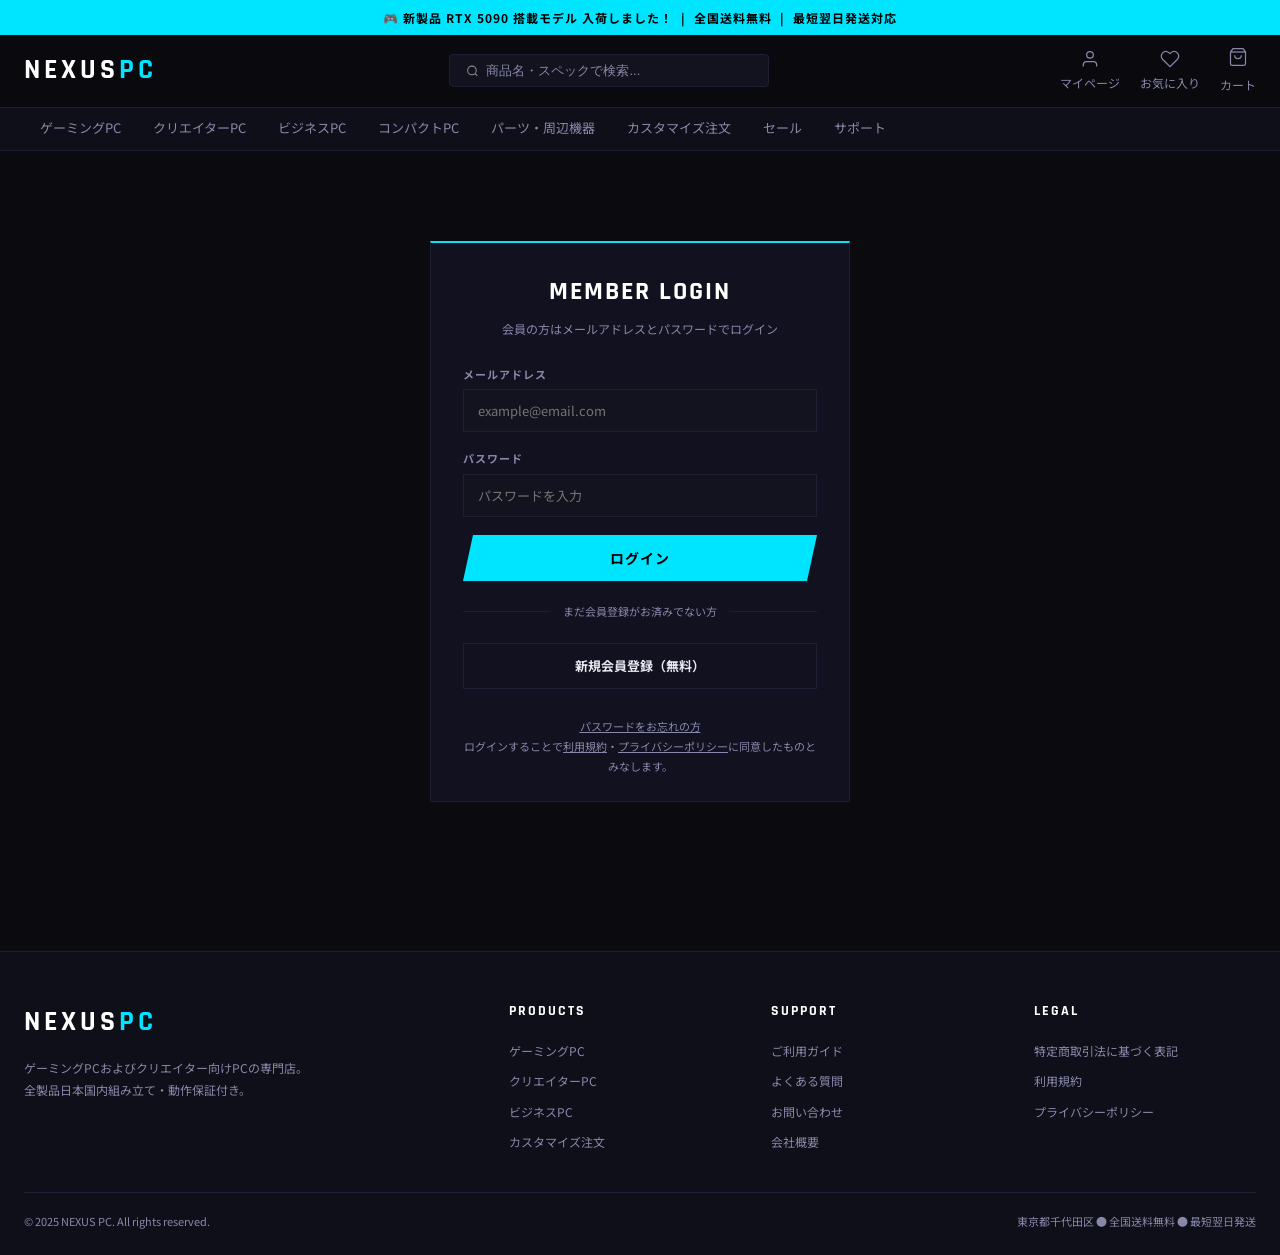
==== login.html @ 9c96d33f "ログイン・新規会員登録ページを追加し認証フローを実装 - login.html: ログインフォーム＋新規登録へのリンク - register.html: 会員登録フォーム（姓名・メール・パスワード） " ====
<!DOCTYPE html>
<html lang="ja">
<head>
<meta charset="UTF-8">
<meta name="viewport" content="width=device-width, initial-scale=1.0">
<title>ログイン | NEXUS PC</title>
<link href="https://fonts.googleapis.com/css2?family=Rajdhani:wght@500;600;700&family=Noto+Sans+JP:wght@300;400;500;700&display=swap" rel="stylesheet">
<link rel="stylesheet" href="common.css">
<style>
  .auth-wrap {
    min-height: calc(100vh - 160px);
    display: flex; align-items: center; justify-content: center;
    padding: 60px 24px;
  }
  .auth-box {
    width: 100%; max-width: 420px;
    background: var(--card); border: 1px solid var(--border);
    border-top: 2px solid var(--accent);
  }
  .auth-header {
    padding: 28px 32px 0;
    text-align: center;
  }
  .auth-title {
    font-family: 'Rajdhani', sans-serif;
    font-size: 26px; font-weight: 700;
    color: var(--white); letter-spacing: 2px;
    margin-bottom: 6px;
  }
  .auth-sub {
    font-size: 12px; color: var(--text2);
  }
  .auth-body { padding: 28px 32px; }

  .form-group { margin-bottom: 18px; }
  .form-label {
    display: block; font-size: 11px; font-weight: 700;
    color: var(--text2); margin-bottom: 6px;
    letter-spacing: 1px; text-transform: uppercase;
  }
  .form-input {
    width: 100%; background: var(--bg3); border: 1px solid var(--border);
    color: var(--text); font-size: 13px; padding: 11px 14px;
    outline: none; transition: border-color 0.2s;
    font-family: 'Noto Sans JP', sans-serif;
  }
  .form-input:focus { border-color: var(--accent); }

  .btn-login {
    width: 100%; background: var(--accent); color: #000;
    border: none; font-size: 14px; font-weight: 700;
    padding: 13px; cursor: pointer; transition: background 0.2s;
    clip-path: polygon(10px 0%, 100% 0%, calc(100% - 10px) 100%, 0% 100%);
    font-family: 'Noto Sans JP', sans-serif;
    letter-spacing: 1px;
  }
  .btn-login:hover { background: #33ecff; }

  .auth-divider {
    display: flex; align-items: center; gap: 12px;
    margin: 22px 0;
    color: var(--text2); font-size: 11px;
  }
  .auth-divider::before, .auth-divider::after {
    content: ''; flex: 1; height: 1px; background: var(--border);
  }

  .btn-register {
    display: block; width: 100%;
    background: transparent; color: var(--text);
    border: 1px solid var(--border);
    font-size: 13px; font-weight: 700; padding: 12px;
    text-align: center; text-decoration: none;
    cursor: pointer; transition: all 0.2s;
    font-family: 'Noto Sans JP', sans-serif;
  }
  .btn-register:hover { border-color: var(--accent2); color: var(--accent2); }

  .auth-footer {
    padding: 0 32px 24px;
    text-align: center; font-size: 11px; color: var(--text2); line-height: 1.8;
  }
  .auth-footer a { color: var(--text2); text-decoration: underline; }
  .auth-footer a:hover { color: var(--accent); }

  .error-msg {
    background: rgba(255,45,85,0.08); border: 1px solid rgba(255,45,85,0.3);
    color: #ff2d55; font-size: 12px; padding: 10px 14px;
    margin-bottom: 18px; display: none;
  }
  .error-msg.show { display: block; }
</style>
</head>
<body>
<div id="header-mount"></div>

<div class="auth-wrap">
  <div class="auth-box">
    <div class="auth-header">
      <div class="auth-title">MEMBER LOGIN</div>
      <div class="auth-sub">会員の方はメールアドレスとパスワードでログイン</div>
    </div>

    <div class="auth-body">
      <div class="error-msg" id="error-msg">メールアドレスまたはパスワードが正しくありません。</div>

      <div class="form-group">
        <label class="form-label">メールアドレス</label>
        <input type="email" class="form-input" id="email" placeholder="example@email.com" autocomplete="email">
      </div>
      <div class="form-group">
        <label class="form-label">パスワード</label>
        <input type="password" class="form-input" id="password" placeholder="パスワードを入力" autocomplete="current-password">
      </div>

      <button class="btn-login" onclick="doLogin()">ログイン</button>

      <div class="auth-divider">まだ会員登録がお済みでない方</div>

      <a href="register.html" class="btn-register">新規会員登録（無料）</a>
    </div>

    <div class="auth-footer">
      <a href="#">パスワードをお忘れの方</a><br>
      ログインすることで<a href="terms.html">利用規約</a>・<a href="privacy.html">プライバシーポリシー</a>に同意したものとみなします。
    </div>
  </div>
</div>

<div id="footer-mount"></div>
<script src="shared.js"></script>
<script>
  document.getElementById('header-mount').innerHTML = renderHeader();
  document.getElementById('footer-mount').innerHTML = renderFooter();
  injectCartDropdown();

  // すでにログイン済みなら直接マイページへ
  if (localStorage.getItem('nexus_user')) {
    location.href = 'mypage.html';
  }

  // Enterキーでログイン
  document.getElementById('password').addEventListener('keydown', e => {
    if (e.key === 'Enter') doLogin();
  });

  function doLogin() {
    const email = document.getElementById('email').value.trim();
    const password = document.getElementById('password').value;
    const errEl = document.getElementById('error-msg');

    if (!email || !password) {
      errEl.textContent = 'メールアドレスとパスワードを入力してください。';
      errEl.classList.add('show');
      return;
    }

    // ★ デモ用：入力があれば仮ログイン（Firebase連携時に差し替え）
    const user = { email, name: email.split('@')[0], since: '2026年3月' };
    localStorage.setItem('nexus_user', JSON.stringify(user));

    // ログイン後の遷移先（来た経路に戻る）
    const redirect = new URLSearchParams(location.search).get('redirect') || 'mypage.html';
    location.href = redirect;
  }
</script>
</body>
</html>
---- common.css ----
:root {
  --bg: #0a0a0f;
  --bg2: #0f0f1a;
  --bg3: #13131f;
  --card: #111120;
  --border: #1e1e35;
  --accent: #00e5ff;
  --accent2: #7b2fff;
  --accent3: #ff2d55;
  --text: #e8e8f0;
  --text2: #8888aa;
  --white: #ffffff;
}

* { margin: 0; padding: 0; box-sizing: border-box; }

body {
  background: var(--bg);
  color: var(--text);
  font-family: 'Noto Sans JP', sans-serif;
  font-size: 14px;
  line-height: 1.6;
}

/* HEADER */
header {
  background: rgba(10,10,15,0.97);
  border-bottom: 1px solid var(--border);
  position: sticky;
  top: 0;
  z-index: 100;
  backdrop-filter: blur(10px);
}

.header-top {
  display: flex;
  align-items: center;
  justify-content: space-between;
  padding: 12px 24px;
  max-width: 1400px;
  margin: 0 auto;
}

.logo {
  font-family: 'Rajdhani', sans-serif;
  font-size: 28px;
  font-weight: 700;
  color: var(--white);
  letter-spacing: 4px;
  text-decoration: none;
}
.logo span { color: var(--accent); }

.header-search {
  display: flex;
  align-items: center;
  background: var(--bg3);
  border: 1px solid var(--border);
  border-radius: 4px;
  padding: 8px 16px;
  width: 320px;
  gap: 8px;
}
.header-search input {
  background: none; border: none; outline: none;
  color: var(--text); font-size: 13px; width: 100%;
}
.header-search input::placeholder { color: var(--text2); }

.header-actions { display: flex; align-items: center; gap: 20px; }
.header-actions a {
  color: var(--text2); text-decoration: none; font-size: 12px;
  display: flex; flex-direction: column; align-items: center; gap: 4px;
  transition: color 0.2s;
}
.header-actions a:hover { color: var(--accent); }

.nav-bar { background: var(--bg2); border-top: 1px solid var(--border); }
.nav-inner {
  max-width: 1400px; margin: 0 auto;
  display: flex; padding: 0 24px;
}
.nav-inner a {
  color: var(--text2); text-decoration: none; font-size: 13px;
  padding: 10px 16px; display: block;
  border-bottom: 2px solid transparent; transition: all 0.2s; white-space: nowrap;
}
.nav-inner a:hover, .nav-inner a.active { color: var(--accent); border-bottom-color: var(--accent); }

/* FOOTER */
footer {
  background: var(--bg2);
  border-top: 1px solid var(--border);
  padding: 48px 24px 24px;
  margin-top: 60px;
}
.footer-inner { max-width: 1400px; margin: 0 auto; }
.footer-grid {
  display: grid;
  grid-template-columns: 2fr 1fr 1fr 1fr;
  gap: 40px; margin-bottom: 40px;
}
.footer-brand p { font-size: 12px; color: var(--text2); line-height: 1.8; margin-top: 12px; }
.footer-col h4 {
  font-family: 'Rajdhani', sans-serif; font-size: 14px; font-weight: 700;
  color: var(--white); letter-spacing: 2px; margin-bottom: 16px;
}
.footer-col ul { list-style: none; display: flex; flex-direction: column; gap: 8px; }
.footer-col a { font-size: 12px; color: var(--text2); text-decoration: none; transition: color 0.2s; }
.footer-col a:hover { color: var(--accent); }
.footer-bottom {
  border-top: 1px solid var(--border); padding-top: 20px;
  display: flex; justify-content: space-between; align-items: center;
}
.footer-bottom p { font-size: 11px; color: var(--text2); }

/* COMMON PAGE LAYOUT */
.page-hero {
  background: linear-gradient(135deg, #0a0a0f, #0d0820);
  border-bottom: 1px solid var(--border);
  padding: 48px 24px;
}
.page-hero-inner { max-width: 1400px; margin: 0 auto; }
.breadcrumb { font-size: 12px; color: var(--text2); margin-bottom: 16px; }
.breadcrumb a { color: var(--text2); text-decoration: none; }
.breadcrumb a:hover { color: var(--accent); }
.breadcrumb span { margin: 0 8px; }
.page-title {
  font-family: 'Rajdhani', sans-serif;
  font-size: 36px; font-weight: 700; color: var(--white);
  display: flex; align-items: center; gap: 12px;
}
.page-title::before {
  content: ''; width: 4px; height: 36px;
  background: var(--accent); display: block;
}

.page-content { max-width: 900px; margin: 0 auto; padding: 48px 24px; }

.section-block { margin-bottom: 40px; }
.section-block h2 {
  font-family: 'Rajdhani', sans-serif; font-size: 18px; font-weight: 700;
  color: var(--white); margin-bottom: 16px; padding-bottom: 8px;
  border-bottom: 1px solid var(--border);
}
.section-block h3 { font-size: 14px; font-weight: 700; color: var(--text); margin: 16px 0 8px; }
.section-block p { color: var(--text2); font-size: 13px; line-height: 2; margin-bottom: 12px; }
.section-block ul, .section-block ol {
  color: var(--text2); font-size: 13px; line-height: 2;
  padding-left: 20px; margin-bottom: 12px;
}
.section-block table {
  width: 100%; border-collapse: collapse; font-size: 13px; margin-bottom: 16px;
}
.section-block table th {
  background: var(--bg2); color: var(--text); padding: 10px 16px;
  border: 1px solid var(--border); text-align: left; font-weight: 700; white-space: nowrap;
  width: 180px;
}
.section-block table td {
  color: var(--text2); padding: 10px 16px; border: 1px solid var(--border); line-height: 1.8;
}

/* NOTICE BAR */
.notice-bar {
  background: var(--accent); color: #000; font-size: 12px;
  font-weight: 700; text-align: center; padding: 8px; letter-spacing: 1px;
}

/* BTN */
.btn-primary {
  background: var(--accent); color: #000; font-weight: 700; font-size: 13px;
  padding: 12px 28px; border: none; cursor: pointer; text-decoration: none;
  display: inline-block;
  clip-path: polygon(8px 0%, 100% 0%, calc(100% - 8px) 100%, 0% 100%);
  transition: all 0.2s;
}
.btn-primary:hover { background: #33ecff; }

/* MEMBER DROPDOWN */
.member-dropdown-wrap {
  position: relative;
}
.member-dropdown-wrap > a {
  color: var(--text2); text-decoration: none; font-size: 12px;
  display: flex; flex-direction: column; align-items: center; gap: 4px;
  transition: color 0.2s; cursor: pointer;
}
.member-dropdown-wrap > a:hover { color: var(--accent); }

.member-dropdown {
  position: absolute; top: calc(100% + 12px); right: 0;
  width: 240px;
  background: var(--card); border: 1px solid var(--border);
  border-top: 2px solid var(--accent2);
  z-index: 200;
  opacity: 0; pointer-events: none;
  transform: translateY(-8px); transition: opacity 0.2s, transform 0.2s;
}
.member-dropdown.open {
  opacity: 1; pointer-events: auto; transform: translateY(0);
}

.member-dropdown-header {
  font-family: 'Rajdhani', sans-serif; font-size: 13px; font-weight: 700;
  color: var(--white); padding: 12px 16px;
  border-bottom: 1px solid var(--border); letter-spacing: 1px;
}

.member-dropdown-body {
  padding: 16px; display: flex; flex-direction: column; gap: 10px;
}

.btn-member-login, .btn-member-register {
  display: flex; align-items: center; gap: 8px;
  padding: 10px 16px; font-size: 13px; font-weight: 700;
  text-decoration: none; text-align: center; justify-content: center;
  cursor: pointer; transition: all 0.2s;
}
.btn-member-login {
  background: var(--accent); color: #000;
  clip-path: polygon(6px 0%, 100% 0%, calc(100% - 6px) 100%, 0% 100%);
}
.btn-member-login:hover { background: #33ecff; }

.btn-member-register {
  background: transparent; color: var(--text);
  border: 1px solid var(--border);
}
.btn-member-register:hover { border-color: var(--accent2); color: var(--accent2); }

.member-dropdown-footer {
  padding: 10px 16px 14px; border-top: 1px solid var(--border);
}
.member-dropdown-footer a {
  font-size: 11px; color: var(--text2); text-decoration: none;
  line-height: 1.6; display: block; text-align: center;
}
.member-dropdown-footer a:hover { color: var(--accent); }

/* CART DROPDOWN */
.cart-dropdown-wrap { position: relative; }
.cart-badge {
  position: absolute; top: -6px; right: -8px;
  background: var(--accent3); color: #fff; font-size: 10px; font-weight: 700;
  width: 18px; height: 18px; border-radius: 50%;
  display: none; align-items: center; justify-content: center;
}
.cart-badge.show { display: flex; }

.cart-dropdown {
  position: absolute; top: calc(100% + 12px); right: 0;
  width: 320px;
  background: var(--card); border: 1px solid var(--border);
  border-top: 2px solid var(--accent);
  z-index: 200;
  opacity: 0; pointer-events: none;
  transform: translateY(-8px); transition: opacity 0.2s, transform 0.2s;
}
.cart-dropdown.open {
  opacity: 1; pointer-events: auto; transform: translateY(0);
}
.cart-dropdown-header {
  font-family: 'Rajdhani', sans-serif; font-size: 13px; font-weight: 700;
  color: var(--white); padding: 12px 16px;
  border-bottom: 1px solid var(--border); letter-spacing: 1px;
  display: flex; justify-content: space-between; align-items: center;
}
.cart-items { max-height: 280px; overflow-y: auto; padding: 8px 0; }
.cart-empty { padding: 24px 16px; text-align: center; font-size: 12px; color: var(--text2); }
.cart-item {
  display: flex; align-items: flex-start; gap: 10px;
  padding: 10px 16px; border-bottom: 1px solid var(--border);
}
.cart-item-img {
  width: 48px; height: 48px; flex-shrink: 0;
  background: var(--bg2); display: flex; align-items: center; justify-content: center;
  overflow: hidden;
}
.cart-item-img img { width: 100%; height: 100%; object-fit: cover; }
.cart-item-info { flex: 1; min-width: 0; }
.cart-item-name { font-size: 11px; color: var(--text); line-height: 1.4; margin-bottom: 4px;
  white-space: nowrap; overflow: hidden; text-overflow: ellipsis; }
.cart-item-price { font-size: 13px; font-weight: 700; color: var(--accent); font-family: 'Rajdhani',sans-serif; }
.cart-item-qty { display: flex; align-items: center; gap: 6px; margin-top: 6px; }
.qty-btn {
  background: var(--bg3); border: 1px solid var(--border); color: var(--text);
  width: 20px; height: 20px; font-size: 13px; cursor: pointer; display: flex;
  align-items: center; justify-content: center; transition: all 0.2s;
}
.qty-btn:hover { border-color: var(--accent); color: var(--accent); }
.qty-num { font-size: 12px; color: var(--text); min-width: 16px; text-align: center; }
.cart-item-del {
  background: none; border: none; color: var(--text2); font-size: 16px;
  cursor: pointer; padding: 0 4px; transition: color 0.2s; flex-shrink: 0;
}
.cart-item-del:hover { color: var(--accent3); }
.cart-dropdown-footer { padding: 12px 16px; border-top: 1px solid var(--border); }
.cart-total { display: flex; justify-content: space-between; align-items: center; margin-bottom: 12px; }
.cart-total-label { font-size: 12px; color: var(--text2); }
.cart-total-price { font-family: 'Rajdhani',sans-serif; font-size: 20px; font-weight: 700; color: var(--accent); }
.btn-checkout {
  display: block; width: 100%; padding: 10px; text-align: center;
  background: var(--accent); color: #000; font-size: 13px; font-weight: 700;
  text-decoration: none; transition: all 0.2s;
  clip-path: polygon(6px 0%, 100% 0%, calc(100% - 6px) 100%, 0% 100%);
}
.btn-checkout:hover { background: #33ecff; }
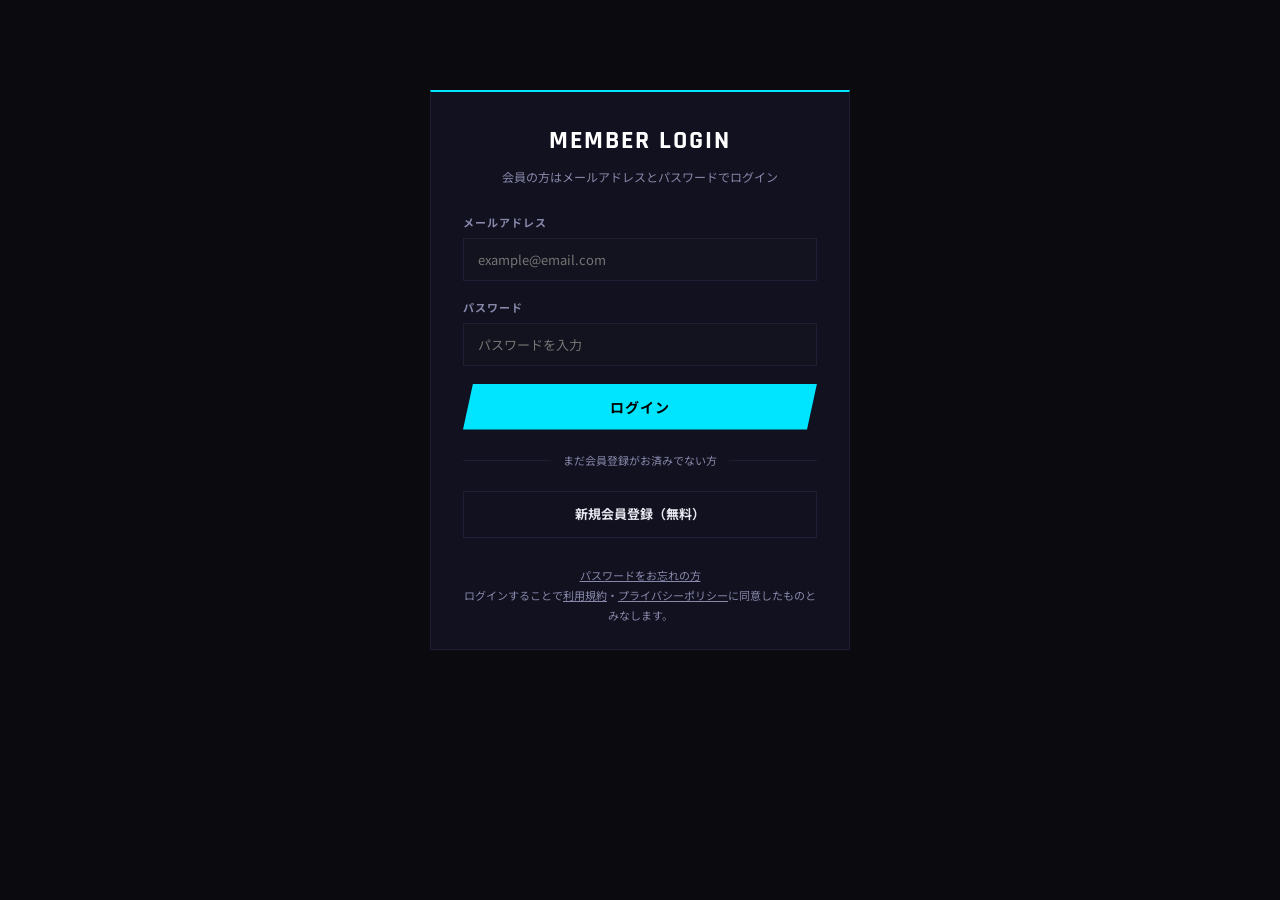
==== commit 181b9cd9: "GitHubアカウント切り替え機能を実装 - 複数アカウントをlocalStorageに保存する仕組みを追加 - ヘッダードロップダウンにアカウント一覧と切り替えUIを追加 - 「別アカウントを追加」" ====
--- a/login.html
+++ b/login.html
@@ -134,8 +134,9 @@
   document.getElementById('footer-mount').innerHTML = renderFooter();
   injectCartDropdown();
 
-  // すでにログイン済みなら直接マイページへ
-  if (localStorage.getItem('nexus_user')) {
+  // すでにログイン済みかつアカウント追加モードでなければマイページへ
+  const isAddMode = new URLSearchParams(location.search).get('add') === '1';
+  if (!isAddMode && localStorage.getItem('nexus_user')) {
     location.href = 'mypage.html';
   }
 
@@ -157,7 +158,7 @@
 
     // ★ デモ用：入力があれば仮ログイン（Firebase連携時に差し替え）
     const user = { email, name: email.split('@')[0], since: '2026年3月' };
-    localStorage.setItem('nexus_user', JSON.stringify(user));
+    addAccountToList(user);
 
     // ログイン後の遷移先（来た経路に戻る）
     const redirect = new URLSearchParams(location.search).get('redirect') || 'mypage.html';
--- a/common.css
+++ b/common.css
@@ -190,7 +190,7 @@
 
 .member-dropdown {
   position: absolute; top: calc(100% + 12px); right: 0;
-  width: 240px;
+  width: 280px;
   background: var(--card); border: 1px solid var(--border);
   border-top: 2px solid var(--accent2);
   z-index: 200;
@@ -237,6 +237,36 @@
   line-height: 1.6; display: block; text-align: center;
 }
 .member-dropdown-footer a:hover { color: var(--accent); }
+
+/* ACCOUNT SWITCHER */
+.acct-list { max-height: 180px; overflow-y: auto; }
+.acct-item {
+  display: flex; align-items: center; gap: 10px;
+  padding: 10px 16px; cursor: pointer; transition: background 0.15s;
+  border-bottom: 1px solid var(--border);
+}
+.acct-item:last-child { border-bottom: none; }
+.acct-item:not(.active):hover { background: rgba(0,229,255,0.04); }
+.acct-item.active { cursor: default; }
+.acct-avatar {
+  width: 32px; height: 32px; border-radius: 50%; flex-shrink: 0;
+  background: var(--accent2); color: #fff; font-size: 13px; font-weight: 700;
+  display: flex; align-items: center; justify-content: center;
+}
+.acct-item.active .acct-avatar { background: var(--accent); color: #000; }
+.acct-info { flex: 1; min-width: 0; }
+.acct-name { font-size: 12px; font-weight: 700; color: var(--text); white-space: nowrap; overflow: hidden; text-overflow: ellipsis; }
+.acct-email { font-size: 10px; color: var(--text2); white-space: nowrap; overflow: hidden; text-overflow: ellipsis; }
+.acct-check { font-size: 12px; color: var(--accent); font-weight: 700; flex-shrink: 0; }
+.acct-actions {
+  padding: 8px 16px; border-top: 1px solid var(--border);
+  border-bottom: 1px solid var(--border);
+}
+.acct-add-btn {
+  display: flex; align-items: center; gap: 6px;
+  font-size: 12px; color: var(--text2); text-decoration: none; transition: color 0.2s;
+}
+.acct-add-btn:hover { color: var(--accent); }
 
 /* CART DROPDOWN */
 .cart-dropdown-wrap { position: relative; }
